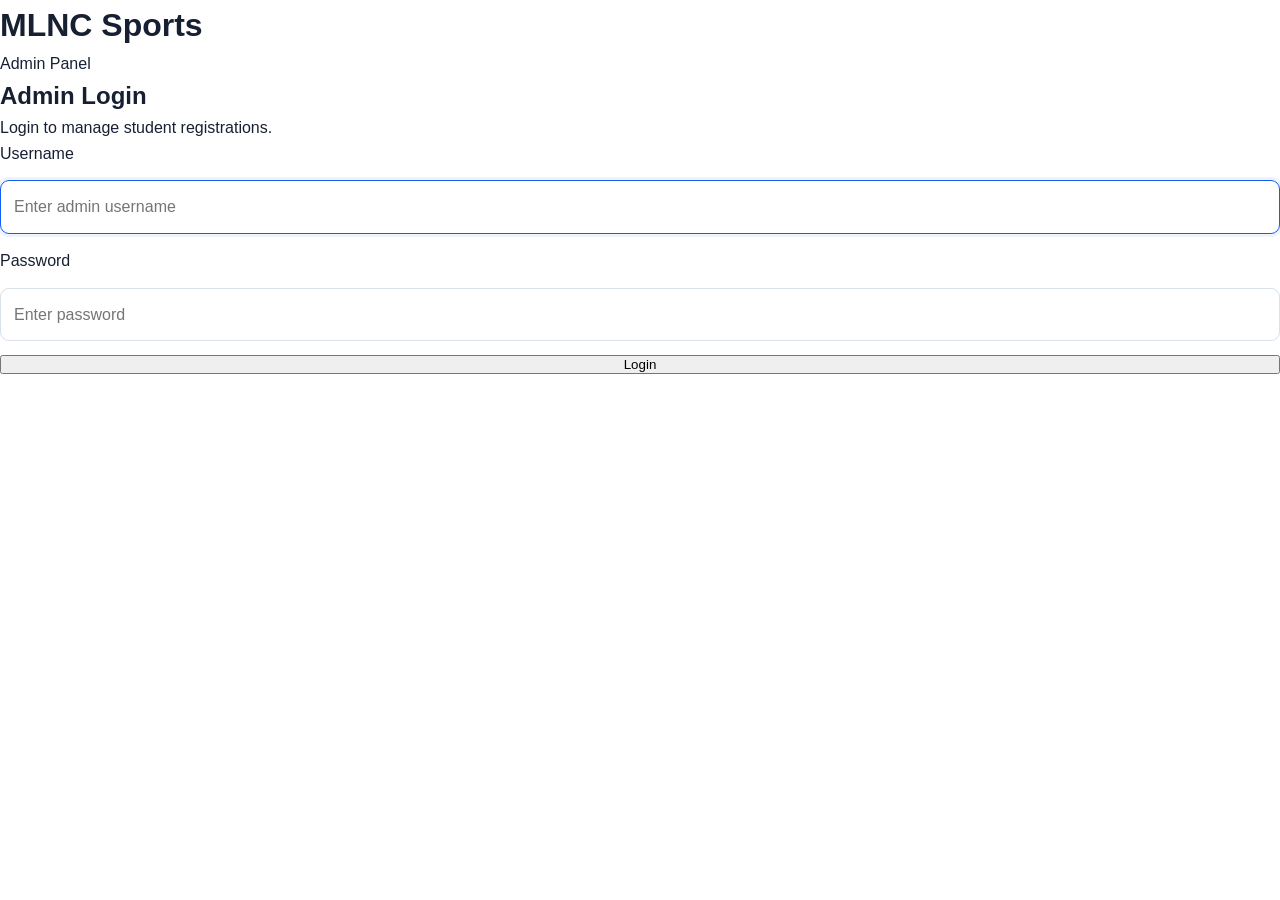
==== admin.html @ 013ee020 "Add admin login dashboard" ====
<!DOCTYPE html>
<html lang="en">
<head>
  <meta charset="UTF-8">
  <meta name="viewport" content="width=device-width, initial-scale=1.0">

  <title>MLNC Sports — Admin</title>

  <link rel="stylesheet" href="style.css">
</head>

<body>

  <header>
    <h1>MLNC Sports</h1>
    <p>Admin Panel</p>
  </header>

  <main>

    <!-- ============================= -->
    <!-- ADMIN LOGIN -->
    <!-- ============================= -->

    <section id="loginSection" class="admin-dashboard">

      <div class="admin-header">
        <div>
          <h2>Admin Login</h2>
          <p>Login to manage student registrations.</p>
        </div>
      </div>

      <form id="loginForm">

        <label for="username">
          Username
        </label>

        <input
          type="text"
          id="username"
          placeholder="Enter admin username"
          required
        >

        <label for="password">
          Password
        </label>

        <input
          type="password"
          id="password"
          placeholder="Enter password"
          required
        >

        <button type="submit">
          Login
        </button>

      </form>

      <div id="loginMessage"></div>

    </section>


    <!-- ============================= -->
    <!-- ADMIN DASHBOARD -->
    <!-- ============================= -->

    <section
      id="dashboardSection"
      class="admin-dashboard"
      style="display: none;"
    >

      <div class="admin-header">

        <div>
          <h2>Student Registrations</h2>

          <p>
            Manage students registered for college sports.
          </p>
        </div>

        <div>

          <button id="loadStudents">
            Refresh Registrations
          </button>

          <button id="logoutButton">
            Logout
          </button>

        </div>

      </div>

      <div id="message"></div>

      <div
        class="table-container"
        id="studentsContainer"
      >
        <p>
          Click "Refresh Registrations" to load student data.
        </p>
      </div>

    </section>

  </main>


  <script src="admin.js"></script>

</body>
</html>
---- style.css ----
*{box-sizing:border-box;margin:0;padding:0}
:root{--navy:#08152b;--blue:#155eef;--cyan:#12b5cb;--orange:#ff8a00;--text:#172033;--muted:#667085;--bg:#f7f9fc;--white:#fff}
html{scroll-behavior:smooth}body{font-family:Inter,Arial,sans-serif;color:var(--text);background:var(--white);line-height:1.6}
.header{height:78px;background:#fff;border-bottom:1px solid #e9edf4;display:flex;align-items:center;justify-content:space-between;padding:0 6%;position:sticky;top:0;z-index:20}
.brand{display:flex;align-items:center;gap:12px}.logo{width:46px;height:46px;border-radius:12px;background:linear-gradient(135deg,var(--blue),var(--cyan));color:#fff;display:grid;place-items:center;font-weight:900;font-size:15px;box-shadow:0 8px 20px #155eef33}
.brand h1{font-size:15px;letter-spacing:1px}.brand p{font-size:9px;color:#667085;letter-spacing:.7px;font-weight:700}
nav{display:flex;align-items:center;gap:24px}nav a{text-decoration:none;color:#344054;font-size:13px;font-weight:700}nav a:hover{color:var(--blue)}.nav-cta{background:var(--blue);color:#fff!important;padding:10px 17px;border-radius:9px}
.menu-btn{display:none;border:0;background:none;font-size:25px}
.hero{min-height:650px;background:radial-gradient(circle at 85% 30%,#155eef26,transparent 28%),linear-gradient(120deg,#06132b 0%,#0b1e3e 62%,#0d2b4c 100%);color:#fff;padding:90px 8%;display:flex;align-items:center;justify-content:space-between;gap:60px}
.hero-content{max-width:700px}.tag,.eyebrow{font-size:11px;font-weight:900;letter-spacing:2px;color:var(--cyan)}.tag{display:inline-block;background:#ffffff12;border:1px solid #ffffff1c;padding:9px 13px;border-radius:50px}
.hero h2{font-size:clamp(44px,6vw,75px);line-height:1.02;margin:20px 0}.hero h2 span{color:#48d4e5}.hero p{max-width:620px;color:#c8d1e0;font-size:17px}
.hero-buttons{display:flex;gap:12px;margin:30px 0}.btn{display:inline-block;padding:13px 20px;border-radius:10px;border:0;text-decoration:none;font-weight:800;cursor:pointer;font-size:14px}.primary{background:var(--blue);color:#fff}.primary:hover{background:#0d4ed8}.secondary{border:1px solid #ffffff3b;color:#fff;background:#ffffff0b}
.stats{display:flex;gap:38px;margin-top:45px}.stats div{display:flex;flex-direction:column}.stats strong{font-size:25px}.stats span{font-size:12px;color:#9daabe}
.hero-card{width:320px;min-height:360px;border:1px solid #ffffff2b;background:linear-gradient(160deg,#ffffff14,#ffffff05);backdrop-filter:blur(12px);border-radius:24px;padding:32px;display:flex;flex-direction:column;justify-content:center;text-align:center;box-shadow:0 25px 80px #0004}.trophy{font-size:80px}.hero-card p{font-size:10px;color:#57d5e5;font-weight:900;letter-spacing:2px}.hero-card h3{font-size:27px;margin:8px 0}.hero-card .date{color:#aebbd0;margin-bottom:25px}.hero-card a{color:#fff;text-decoration:none;font-weight:800}
.section{padding:90px 8%}.section.light{background:var(--bg)}.section.dark{background:#08152b;color:#fff}.section-head{display:flex;justify-content:space-between;align-items:end;gap:25px;margin-bottom:35px}.section-head h2{font-size:38px;line-height:1.1;margin-top:7px}.section-head p{max-width:420px;color:var(--muted);font-size:14px}.dark .section-head p{color:#aab7c9}
.sports-grid{display:grid;grid-template-columns:repeat(4,1fr);gap:18px}.sport-card{padding:25px;background:#fff;border:1px solid #e8edf4;border-radius:17px;transition:.25s;box-shadow:0 8px 30px #10182808}.sport-card:hover{transform:translateY(-5px);box-shadow:0 15px 35px #10182812}.sport-icon{font-size:42px}.sport-card h3{margin:12px 0 3px}.sport-card p{font-size:12px;color:var(--muted);margin-bottom:16px}.sport-card button{border:0;background:#edf4ff;color:var(--blue);padding:9px 13px;border-radius:8px;font-weight:800;cursor:pointer}
.tournament-grid{display:grid;grid-template-columns:repeat(3,1fr);gap:20px}.tournament{padding:28px;border:1px solid #ffffff18;background:#ffffff08;border-radius:18px}.status{display:inline-block;color:#65e6a5;background:#65e6a512;border:1px solid #65e6a533;border-radius:50px;padding:4px 9px;font-size:9px;font-weight:900}.status.closed{color:#ffd166;background:#ffd16612;border-color:#ffd16633}.tournament h3{font-size:23px;margin:18px 0 5px}.tournament p{color:#aebbd0;font-size:13px}.tournament>div{display:flex;justify-content:space-between;border-top:1px solid #ffffff18;margin-top:22px;padding-top:17px;font-size:12px}.tournament a{display:inline-block;margin-top:20px;color:#55d9e8;text-decoration:none;font-weight:800;font-size:13px}
select,input{font:inherit}.section-head select{padding:10px 14px;border:1px solid #dbe2ec;border-radius:9px;background:#fff;color:#344054;font-weight:700}
.table-wrap{overflow:auto;border:1px solid #e5eaf1;border-radius:14px}.dark .table-wrap{border-color:#ffffff1a}table{width:100%;border-collapse:collapse;min-width:680px}th,td{text-align:left;padding:17px 18px;border-bottom:1px solid #e9edf3;font-size:13px}th{background:#f7f9fc;color:#667085;font-size:10px;letter-spacing:1px;text-transform:uppercase}.dark th{background:#ffffff0a;color:#aebbd0}.dark td{border-color:#ffffff12}.rank{color:var(--blue);font-weight:900}
.gallery{display:grid;grid-template-columns:repeat(3,1fr);gap:15px}.gallery-item{height:190px;border-radius:18px;display:flex;align-items:center;justify-content:center;flex-direction:column;font-size:65px;color:#fff;background:linear-gradient(135deg,#0c2348,#155eef);position:relative;overflow:hidden}.gallery-item:after{content:"";position:absolute;inset:0;background:linear-gradient(0deg,#0007,transparent)}.gallery-item span{font-size:14px;font-weight:800;z-index:1}.g2{background:linear-gradient(135deg,#0b6b73,#12b5cb)}.g3{background:linear-gradient(135deg,#23395d,#405f93)}.g4{background:linear-gradient(135deg,#553600,#ff8a00)}.g5{background:linear-gradient(135deg,#38215d,#9b5de5)}.g6{background:linear-gradient(135deg,#14532d,#22c55e)}
.register-section{padding:90px 8%;background:linear-gradient(135deg,#0a1b38,#0b3352)}.register-card{max-width:1050px;margin:auto;background:#fff;border-radius:25px;padding:42px;display:grid;grid-template-columns:.75fr 1.25fr;gap:45px}.register-card h2{font-size:34px;margin:8px 0}.register-card p{color:var(--muted)}form{display:flex;flex-direction:column;gap:14px}.form-grid{display:grid;grid-template-columns:1fr 1fr;gap:12px}input,form select{width:100%;padding:13px;border:1px solid #d8e0eb;border-radius:9px;outline:none}input:focus,form select:focus{border-color:var(--blue);box-shadow:0 0 0 3px #155eef12}.form-message{font-size:13px;font-weight:700}
footer{background:#050d1b;color:#b7c1d0;padding:30px 8%;display:flex;justify-content:space-between;align-items:center;gap:30px;font-size:12px}.footer-brand{display:flex;align-items:center;gap:12px}.footer-brand b{color:#fff}.footer-brand small{display:block;color:#8290a5;margin-top:2px}
@media(max-width:1050px){nav{gap:12px}.sports-grid{grid-template-columns:repeat(2,1fr)}.hero-card{width:280px}.register-card{grid-template-columns:1fr}}
@media(max-width:760px){.header{padding:0 5%}.menu-btn{display:block}nav{display:none;position:absolute;top:78px;left:0;right:0;background:#fff;padding:18px 6%;flex-direction:column;align-items:stretch;box-shadow:0 15px 30px #0002}nav.open{display:flex}.hero{padding:65px 6%;flex-direction:column;align-items:flex-start}.hero-card{width:100%}.stats{gap:20px;flex-wrap:wrap}.section,.register-section{padding:65px 6%}.section-head{align-items:flex-start;flex-direction:column}.tournament-grid,.gallery{grid-template-columns:1fr}.sports-grid{grid-template-columns:1fr 1fr}.form-grid{grid-template-columns:1fr}footer{flex-direction:column;align-items:flex-start}}
@media(max-width:480px){.sports-grid{grid-template-columns:1fr}.hero h2{font-size:48px}.register-card{padding:25px}}
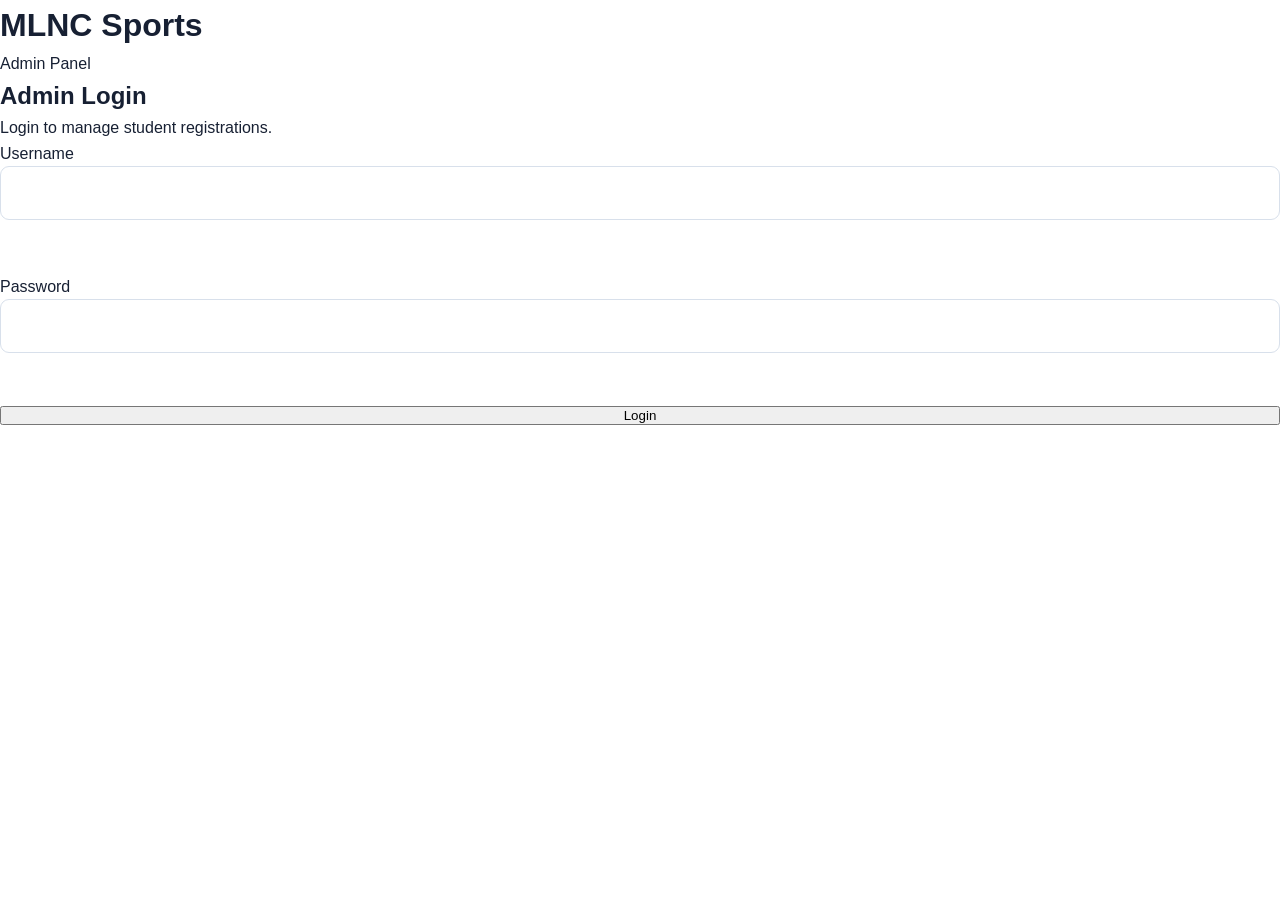
==== commit 035a3b52: "Fix admin authentication and dashboard" ====
--- a/admin.html
+++ b/admin.html
@@ -1,122 +1,169 @@
 <!DOCTYPE html>
 <html lang="en">
+
 <head>
-  <meta charset="UTF-8">
-  <meta name="viewport" content="width=device-width, initial-scale=1.0">
 
-  <title>MLNC Sports — Admin</title>
+    <meta charset="UTF-8">
 
-  <link rel="stylesheet" href="style.css">
+    <meta
+        name="viewport"
+        content="width=device-width, initial-scale=1.0"
+    >
+
+    <title>MLNC Sports — Admin Panel</title>
+
+    <link rel="stylesheet" href="style.css">
+
 </head>
+
 
 <body>
 
-  <header>
-    <h1>MLNC Sports</h1>
-    <p>Admin Panel</p>
-  </header>
+    <header>
 
-  <main>
+        <h1>MLNC Sports</h1>
 
-    <!-- ============================= -->
-    <!-- ADMIN LOGIN -->
-    <!-- ============================= -->
+        <p>Admin Panel</p>
 
-    <section id="loginSection" class="admin-dashboard">
+    </header>
 
-      <div class="admin-header">
-        <div>
-          <h2>Admin Login</h2>
-          <p>Login to manage student registrations.</p>
-        </div>
-      </div>
 
-      <form id="loginForm">
+    <main>
 
-        <label for="username">
-          Username
-        </label>
 
-        <input
-          type="text"
-          id="username"
-          placeholder="Enter admin username"
-          required
+        <!-- ============================= -->
+        <!-- LOGIN SECTION -->
+        <!-- ============================= -->
+
+        <section
+            id="loginSection"
+            class="admin-dashboard"
         >
 
-        <label for="password">
-          Password
-        </label>
+            <h2>Admin Login</h2>
 
-        <input
-          type="password"
-          id="password"
-          placeholder="Enter password"
-          required
+            <p>
+                Login to manage student registrations.
+            </p>
+
+
+            <form id="loginForm">
+
+                <div>
+
+                    <label for="username">
+                        Username
+                    </label>
+
+                    <input
+                        type="text"
+                        id="username"
+                        required
+                        autocomplete="username"
+                    >
+
+                </div>
+
+
+                <br>
+
+
+                <div>
+
+                    <label for="password">
+                        Password
+                    </label>
+
+                    <input
+                        type="password"
+                        id="password"
+                        required
+                        autocomplete="current-password"
+                    >
+
+                </div>
+
+
+                <br>
+
+
+                <button type="submit">
+                    Login
+                </button>
+
+
+                <p id="loginMessage"></p>
+
+            </form>
+
+        </section>
+
+
+
+        <!-- ============================= -->
+        <!-- ADMIN DASHBOARD -->
+        <!-- ============================= -->
+
+        <section
+            id="dashboardSection"
+            class="admin-dashboard"
+            style="display: none;"
         >
 
-        <button type="submit">
-          Login
-        </button>
+            <div class="admin-header">
 
-      </form>
+                <div>
 
-      <div id="loginMessage"></div>
+                    <h2>
+                        Student Registrations
+                    </h2>
 
-    </section>
+                    <p>
+                        Manage students registered
+                        for college sports.
+                    </p>
+
+                </div>
 
 
-    <!-- ============================= -->
-    <!-- ADMIN DASHBOARD -->
-    <!-- ============================= -->
+                <div>
 
-    <section
-      id="dashboardSection"
-      class="admin-dashboard"
-      style="display: none;"
-    >
+                    <button id="loadStudents">
+                        Refresh Registrations
+                    </button>
 
-      <div class="admin-header">
+                    <button id="logoutButton">
+                        Logout
+                    </button>
 
-        <div>
-          <h2>Student Registrations</h2>
+                </div>
 
-          <p>
-            Manage students registered for college sports.
-          </p>
-        </div>
-
-        <div>
-
-          <button id="loadStudents">
-            Refresh Registrations
-          </button>
-
-          <button id="logoutButton">
-            Logout
-          </button>
-
-        </div>
-
-      </div>
-
-      <div id="message"></div>
-
-      <div
-        class="table-container"
-        id="studentsContainer"
-      >
-        <p>
-          Click "Refresh Registrations" to load student data.
-        </p>
-      </div>
-
-    </section>
-
-  </main>
+            </div>
 
 
-  <script src="admin.js"></script>
+            <div id="message"></div>
+
+
+            <div
+                class="table-container"
+                id="studentsContainer"
+            >
+
+                <p>
+                    Click "Refresh Registrations"
+                    to load student data.
+                </p>
+
+            </div>
+
+        </section>
+
+
+    </main>
+
+
+    <script src="admin.js"></script>
 
 </body>
+
 </html>
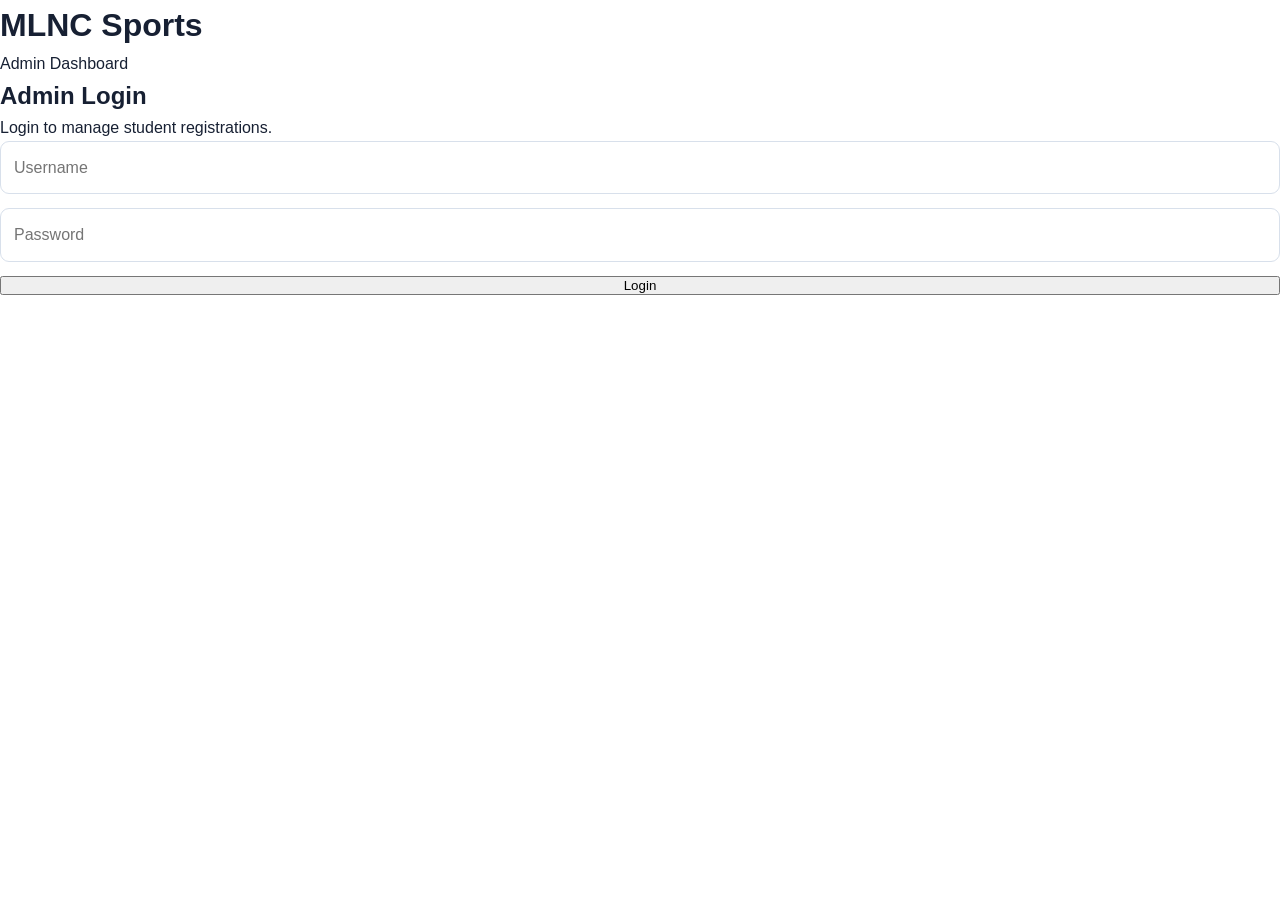
==== commit e4c684bd: "Improve admin dashboard" ====
--- a/admin.html
+++ b/admin.html
@@ -10,159 +10,256 @@
         content="width=device-width, initial-scale=1.0"
     >
 
-    <title>MLNC Sports — Admin Panel</title>
-
-    <link rel="stylesheet" href="style.css">
+    <title>MLNC Sports — Admin Dashboard</title>
+
+    <link
+        rel="stylesheet"
+        href="style.css"
+    >
 
 </head>
 
 
 <body>
 
-    <header>
-
-        <h1>MLNC Sports</h1>
-
-        <p>Admin Panel</p>
-
-    </header>
-
-
-    <main>
-
-
-        <!-- ============================= -->
-        <!-- LOGIN SECTION -->
-        <!-- ============================= -->
-
-        <section
-            id="loginSection"
-            class="admin-dashboard"
+<header>
+
+    <h1>MLNC Sports</h1>
+
+    <p>Admin Dashboard</p>
+
+</header>
+
+
+<main>
+
+<section class="admin-dashboard">
+
+
+    <!-- ==========================================
+         LOGIN
+    =========================================== -->
+
+    <div id="loginSection">
+
+        <h2>Admin Login</h2>
+
+        <p>
+            Login to manage student registrations.
+        </p>
+
+
+        <form id="loginForm">
+
+            <input
+                type="text"
+                id="username"
+                placeholder="Username"
+                required
+            >
+
+
+            <input
+                type="password"
+                id="password"
+                placeholder="Password"
+                required
+            >
+
+
+            <button
+                type="submit"
+            >
+                Login
+            </button>
+
+        </form>
+
+
+        <p id="loginMessage"></p>
+
+    </div>
+
+
+
+    <!-- ==========================================
+         DASHBOARD
+    =========================================== -->
+
+    <div
+        id="dashboardSection"
+        style="display:none;"
+    >
+
+
+        <div class="admin-header">
+
+            <div>
+
+                <h2>
+                    Student Registrations
+                </h2>
+
+                <p>
+                    Manage students registered
+                    for college sports.
+                </p>
+
+            </div>
+
+
+            <div>
+
+                <button id="loadStudents">
+                    Refresh Registrations
+                </button>
+
+                <button id="logoutButton">
+                    Logout
+                </button>
+
+            </div>
+
+        </div>
+
+
+        <div id="message"></div>
+
+
+
+        <!-- ==========================================
+             STATISTICS
+        =========================================== -->
+
+        <div class="stats-container">
+
+
+            <div class="stat-card">
+
+                <h3>Total Students</h3>
+
+                <p id="totalStudents">
+                    0
+                </p>
+
+            </div>
+
+
+            <div class="stat-card">
+
+                <h3>Cricket</h3>
+
+                <p id="cricketCount">
+                    0
+                </p>
+
+            </div>
+
+
+            <div class="stat-card">
+
+                <h3>Football</h3>
+
+                <p id="footballCount">
+                    0
+                </p>
+
+            </div>
+
+
+            <div class="stat-card">
+
+                <h3>Basketball</h3>
+
+                <p id="basketballCount">
+                    0
+                </p>
+
+            </div>
+
+
+            <div class="stat-card">
+
+                <h3>Badminton</h3>
+
+                <p id="badmintonCount">
+                    0
+                </p>
+
+            </div>
+
+        </div>
+
+
+
+        <!-- ==========================================
+             SEARCH + FILTER
+        =========================================== -->
+
+        <div class="admin-controls">
+
+
+            <input
+                type="text"
+                id="searchStudent"
+                placeholder="Search by name, roll number or email..."
+            >
+
+
+            <select id="sportFilter">
+
+                <option value="All">
+                    All Sports
+                </option>
+
+                <option value="Cricket">
+                    Cricket
+                </option>
+
+                <option value="Football">
+                    Football
+                </option>
+
+                <option value="Basketball">
+                    Basketball
+                </option>
+
+                <option value="Badminton">
+                    Badminton
+                </option>
+
+            </select>
+
+
+        </div>
+
+
+
+        <!-- ==========================================
+             STUDENT TABLE
+        =========================================== -->
+
+        <div
+            class="table-container"
+            id="studentsContainer"
         >
 
-            <h2>Admin Login</h2>
-
             <p>
-                Login to manage student registrations.
+                Click "Refresh Registrations"
+                to load student data.
             </p>
 
-
-            <form id="loginForm">
-
-                <div>
-
-                    <label for="username">
-                        Username
-                    </label>
-
-                    <input
-                        type="text"
-                        id="username"
-                        required
-                        autocomplete="username"
-                    >
-
-                </div>
-
-
-                <br>
-
-
-                <div>
-
-                    <label for="password">
-                        Password
-                    </label>
-
-                    <input
-                        type="password"
-                        id="password"
-                        required
-                        autocomplete="current-password"
-                    >
-
-                </div>
-
-
-                <br>
-
-
-                <button type="submit">
-                    Login
-                </button>
-
-
-                <p id="loginMessage"></p>
-
-            </form>
-
-        </section>
-
-
-
-        <!-- ============================= -->
-        <!-- ADMIN DASHBOARD -->
-        <!-- ============================= -->
-
-        <section
-            id="dashboardSection"
-            class="admin-dashboard"
-            style="display: none;"
-        >
-
-            <div class="admin-header">
-
-                <div>
-
-                    <h2>
-                        Student Registrations
-                    </h2>
-
-                    <p>
-                        Manage students registered
-                        for college sports.
-                    </p>
-
-                </div>
-
-
-                <div>
-
-                    <button id="loadStudents">
-                        Refresh Registrations
-                    </button>
-
-                    <button id="logoutButton">
-                        Logout
-                    </button>
-
-                </div>
-
-            </div>
-
-
-            <div id="message"></div>
-
-
-            <div
-                class="table-container"
-                id="studentsContainer"
-            >
-
-                <p>
-                    Click "Refresh Registrations"
-                    to load student data.
-                </p>
-
-            </div>
-
-        </section>
-
-
-    </main>
-
-
-    <script src="admin.js"></script>
+        </div>
+
+
+    </div>
+
+</section>
+
+</main>
+
+
+<script src="admin.js"></script>
 
 </body>
 
--- a/style.css
+++ b/style.css
@@ -23,3 +23,71 @@
 @media(max-width:1050px){nav{gap:12px}.sports-grid{grid-template-columns:repeat(2,1fr)}.hero-card{width:280px}.register-card{grid-template-columns:1fr}}
 @media(max-width:760px){.header{padding:0 5%}.menu-btn{display:block}nav{display:none;position:absolute;top:78px;left:0;right:0;background:#fff;padding:18px 6%;flex-direction:column;align-items:stretch;box-shadow:0 15px 30px #0002}nav.open{display:flex}.hero{padding:65px 6%;flex-direction:column;align-items:flex-start}.hero-card{width:100%}.stats{gap:20px;flex-wrap:wrap}.section,.register-section{padding:65px 6%}.section-head{align-items:flex-start;flex-direction:column}.tournament-grid,.gallery{grid-template-columns:1fr}.sports-grid{grid-template-columns:1fr 1fr}.form-grid{grid-template-columns:1fr}footer{flex-direction:column;align-items:flex-start}}
 @media(max-width:480px){.sports-grid{grid-template-columns:1fr}.hero h2{font-size:48px}.register-card{padding:25px}}
+.stats-container {
+    display: grid;
+    grid-template-columns: repeat(5, 1fr);
+    gap: 15px;
+    margin: 25px 0;
+}
+
+.stat-card {
+    background: white;
+    padding: 20px;
+    border-radius: 12px;
+    text-align: center;
+    box-shadow: 0 3px 10px rgba(0, 0, 0, 0.08);
+}
+
+.stat-card h3 {
+    margin: 0 0 10px;
+    font-size: 16px;
+}
+
+.stat-card p {
+    margin: 0;
+    font-size: 30px;
+    font-weight: bold;
+}
+
+@media (max-width: 800px) {
+    .stats-container {
+        grid-template-columns: repeat(2, 1fr);
+    }
+}
+
+/* ==========================================
+   ADMIN SEARCH & FILTER
+========================================== */
+
+.admin-controls {
+    display: flex;
+    gap: 15px;
+    margin: 25px 0;
+}
+
+.admin-controls input {
+    flex: 1;
+}
+
+.admin-controls select {
+    width: 200px;
+    padding: 13px;
+    border: 1px solid #d8e0eb;
+    border-radius: 9px;
+    background: white;
+    color: #344054;
+    font-weight: 600;
+}
+
+
+@media (max-width: 600px) {
+
+    .admin-controls {
+        flex-direction: column;
+    }
+
+    .admin-controls select {
+        width: 100%;
+    }
+
+}
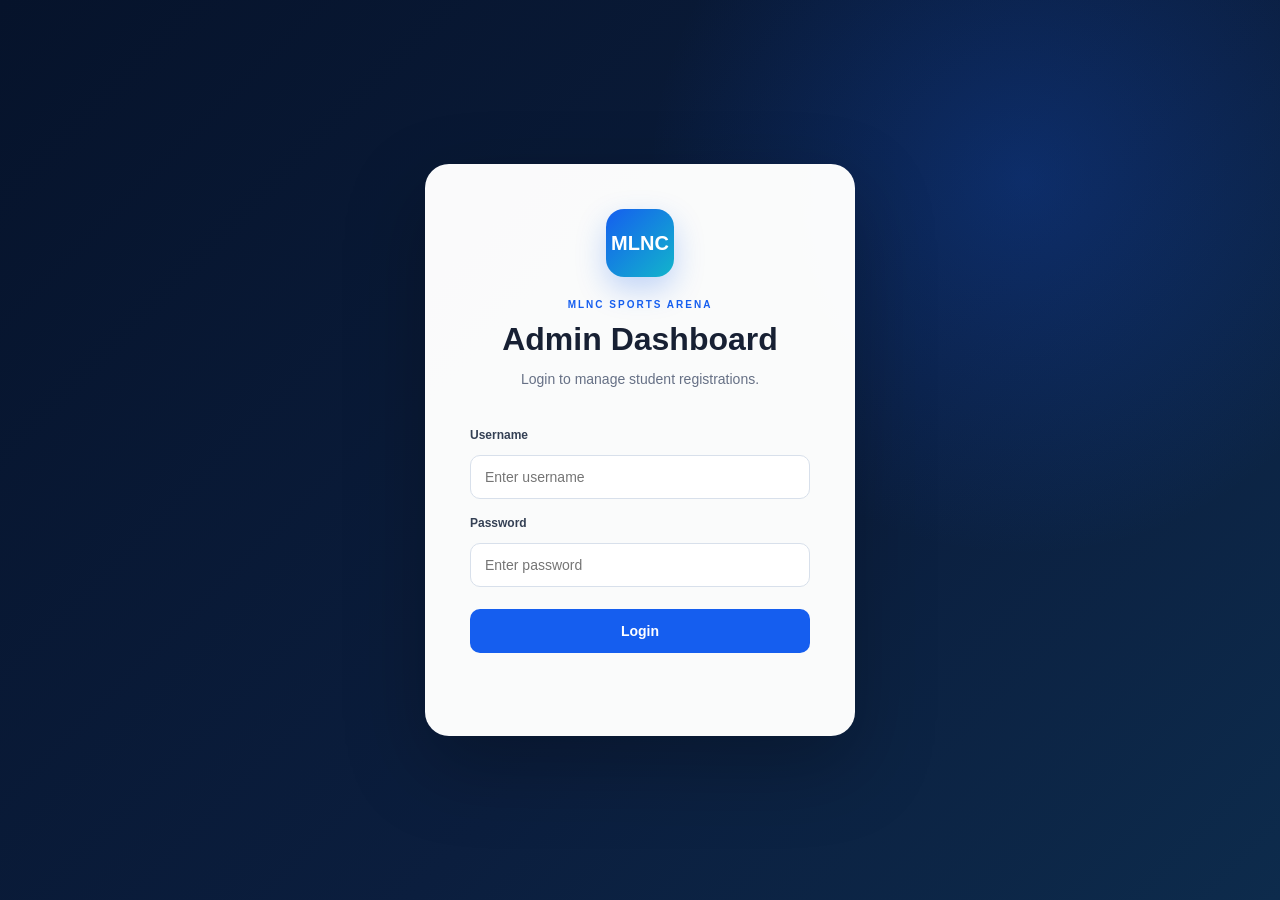
==== commit 67fbed47: "Improve admin dashboard design" ====
--- a/admin.html
+++ b/admin.html
@@ -2,264 +2,370 @@
 <html lang="en">
 
 <head>
-
     <meta charset="UTF-8">
-
-    <meta
-        name="viewport"
-        content="width=device-width, initial-scale=1.0"
-    >
+    <meta name="viewport" content="width=device-width, initial-scale=1.0">
 
     <title>MLNC Sports — Admin Dashboard</title>
 
-    <link
-        rel="stylesheet"
-        href="style.css"
-    >
-
+    <link rel="stylesheet" href="style.css">
 </head>
 
-
 <body>
 
-<header>
-
-    <h1>MLNC Sports</h1>
-
-    <p>Admin Dashboard</p>
-
-</header>
-
-
-<main>
-
-<section class="admin-dashboard">
-
-
     <!-- ==========================================
-         LOGIN
+         ADMIN LOGIN
     =========================================== -->
 
-    <div id="loginSection">
-
-        <h2>Admin Login</h2>
-
-        <p>
-            Login to manage student registrations.
-        </p>
-
-
-        <form id="loginForm">
-
-            <input
-                type="text"
-                id="username"
-                placeholder="Username"
-                required
-            >
-
-
-            <input
-                type="password"
-                id="password"
-                placeholder="Password"
-                required
-            >
-
-
-            <button
-                type="submit"
-            >
-                Login
-            </button>
-
-        </form>
-
-
-        <p id="loginMessage"></p>
-
-    </div>
-
+    <section id="loginSection" class="admin-login">
+
+        <div class="login-card">
+
+            <div class="admin-logo">
+                MLNC
+            </div>
+
+            <p class="admin-label">MLNC SPORTS ARENA</p>
+
+            <h1>Admin Dashboard</h1>
+
+            <p class="login-description">
+                Login to manage student registrations.
+            </p>
+
+            <form id="loginForm">
+
+                <label for="username">
+                    Username
+                </label>
+
+                <input
+                    type="text"
+                    id="username"
+                    placeholder="Enter username"
+                    required
+                >
+
+                <label for="password">
+                    Password
+                </label>
+
+                <input
+                    type="password"
+                    id="password"
+                    placeholder="Enter password"
+                    required
+                >
+
+                <button
+                    type="submit"
+                    class="admin-login-button"
+                >
+                    Login
+                </button>
+
+                <p id="loginMessage"></p>
+
+            </form>
+
+        </div>
+
+    </section>
 
 
     <!-- ==========================================
-         DASHBOARD
+         ADMIN DASHBOARD
     =========================================== -->
 
-    <div
+    <section
         id="dashboardSection"
+        class="admin-dashboard-page"
         style="display:none;"
     >
 
-
-        <div class="admin-header">
+        <header class="admin-topbar">
 
             <div>
 
-                <h2>
-                    Student Registrations
-                </h2>
-
-                <p>
-                    Manage students registered
-                    for college sports.
-                </p>
-
-            </div>
-
-
-            <div>
-
-                <button id="loadStudents">
-                    Refresh Registrations
+                <div class="admin-brand">
+                    <div class="admin-logo small">
+                        MLNC
+                    </div>
+
+                    <div>
+                        <h1>MLNC Sports</h1>
+                        <p>Admin Dashboard</p>
+                    </div>
+                </div>
+
+            </div>
+
+            <button
+                id="logoutButton"
+                class="logout-button"
+            >
+                Logout
+            </button>
+
+        </header>
+
+
+        <main class="admin-main">
+
+            <!-- PAGE HEADING -->
+
+            <div class="admin-page-heading">
+
+                <div>
+
+                    <p class="admin-label">
+                        ADMIN PANEL
+                    </p>
+
+                    <h2>
+                        Student Registrations
+                    </h2>
+
+                    <p>
+                        Manage students registered for college sports.
+                    </p>
+
+                </div>
+
+                <button
+                    id="loadStudents"
+                    class="refresh-button"
+                >
+                    ↻ Refresh Registrations
                 </button>
 
-                <button id="logoutButton">
-                    Logout
-                </button>
-
-            </div>
-
-        </div>
-
-
-        <div id="message"></div>
-
+            </div>
+
+
+            <!-- MESSAGE -->
+
+            <div id="message"></div>
+
+
+            <!-- ==========================================
+                 STATISTICS
+            =========================================== -->
+
+            <div class="stats-container">
+
+                <div class="stat-card">
+
+                    <div class="stat-icon">
+                        👥
+                    </div>
+
+                    <h3>Total Students</h3>
+
+                    <p id="totalStudents">
+                        0
+                    </p>
+
+                </div>
+
+
+                <div class="stat-card">
+
+                    <div class="stat-icon">
+                        🏏
+                    </div>
+
+                    <h3>Cricket</h3>
+
+                    <p id="cricketCount">
+                        0
+                    </p>
+
+                </div>
+
+
+                <div class="stat-card">
+
+                    <div class="stat-icon">
+                        ⚽
+                    </div>
+
+                    <h3>Football</h3>
+
+                    <p id="footballCount">
+                        0
+                    </p>
+
+                </div>
+
+
+                <div class="stat-card">
+
+                    <div class="stat-icon">
+                        🏀
+                    </div>
+
+                    <h3>Basketball</h3>
+
+                    <p id="basketballCount">
+                        0
+                    </p>
+
+                </div>
+
+
+                <div class="stat-card">
+
+                    <div class="stat-icon">
+                        🏸
+                    </div>
+
+                    <h3>Badminton</h3>
+
+                    <p id="badmintonCount">
+                        0
+                    </p>
+
+                </div>
+
+            </div>
+
+
+            <!-- ==========================================
+                 SEARCH + FILTER
+            =========================================== -->
+
+            <div class="admin-tools">
+
+                <div class="search-box">
+
+                    <span>🔍</span>
+
+                    <input
+                        type="text"
+                        id="searchStudent"
+                        placeholder="Search by name, roll number or email..."
+                    >
+
+                </div>
+
+
+                <select id="sportFilter">
+
+                    <option value="All">
+                        All Sports
+                    </option>
+
+                    <option value="Cricket">
+                        Cricket
+                    </option>
+
+                    <option value="Football">
+                        Football
+                    </option>
+
+                    <option value="Basketball">
+                        Basketball
+                    </option>
+
+                    <option value="Badminton">
+                        Badminton
+                    </option>
+
+                    <option value="Volleyball">
+                        Volleyball
+                    </option>
+
+                    <option value="Table Tennis">
+                        Table Tennis
+                    </option>
+
+                    <option value="Chess">
+                        Chess
+                    </option>
+
+                    <option value="Athletics">
+                        Athletics
+                    </option>
+
+                </select>
+
+            </div>
+
+
+            <!-- ==========================================
+                 STUDENT TABLE
+            =========================================== -->
+
+            <div class="students-card">
+
+                <div class="students-card-header">
+
+                    <div>
+
+                        <h3>
+                            Registered Students
+                        </h3>
+
+                        <p>
+                            View and manage all sports registrations.
+                        </p>
+
+                    </div>
+
+                </div>
+
+
+                <div
+                    class="table-container"
+                    id="studentsContainer"
+                >
+
+                    <div class="empty-state">
+
+                        <div class="empty-icon">
+                            📋
+                        </div>
+
+                        <h3>
+                            No registrations loaded
+                        </h3>
+
+                        <p>
+                            Click "Refresh Registrations" to load student data.
+                        </p>
+
+                    </div>
+
+                </div>
+
+            </div>
+
+        </main>
 
 
         <!-- ==========================================
-             STATISTICS
+             FOOTER
         =========================================== -->
 
-        <div class="stats-container">
-
-
-            <div class="stat-card">
-
-                <h3>Total Students</h3>
-
-                <p id="totalStudents">
-                    0
-                </p>
-
-            </div>
-
-
-            <div class="stat-card">
-
-                <h3>Cricket</h3>
-
-                <p id="cricketCount">
-                    0
-                </p>
-
-            </div>
-
-
-            <div class="stat-card">
-
-                <h3>Football</h3>
-
-                <p id="footballCount">
-                    0
-                </p>
-
-            </div>
-
-
-            <div class="stat-card">
-
-                <h3>Basketball</h3>
-
-                <p id="basketballCount">
-                    0
-                </p>
-
-            </div>
-
-
-            <div class="stat-card">
-
-                <h3>Badminton</h3>
-
-                <p id="badmintonCount">
-                    0
-                </p>
-
-            </div>
-
-        </div>
-
-
-
-        <!-- ==========================================
-             SEARCH + FILTER
-        =========================================== -->
-
-        <div class="admin-controls">
-
-
-            <input
-                type="text"
-                id="searchStudent"
-                placeholder="Search by name, roll number or email..."
-            >
-
-
-            <select id="sportFilter">
-
-                <option value="All">
-                    All Sports
-                </option>
-
-                <option value="Cricket">
-                    Cricket
-                </option>
-
-                <option value="Football">
-                    Football
-                </option>
-
-                <option value="Basketball">
-                    Basketball
-                </option>
-
-                <option value="Badminton">
-                    Badminton
-                </option>
-
-            </select>
-
-
-        </div>
-
-
-
-        <!-- ==========================================
-             STUDENT TABLE
-        =========================================== -->
-
-        <div
-            class="table-container"
-            id="studentsContainer"
-        >
+        <footer class="admin-footer">
 
             <p>
-                Click "Refresh Registrations"
-                to load student data.
+                © 2026 MLNC Sports Arena
             </p>
 
-        </div>
-
-
-    </div>
-
-</section>
-
-</main>
-
-
-<script src="admin.js"></script>
+            <p>
+                Motilal Nehru College • University of Delhi
+            </p>
+
+        </footer>
+
+    </section>
+
+
+    <!-- ==========================================
+         JAVASCRIPT
+    =========================================== -->
+
+    <script src="admin.js"></script>
 
 </body>
 
--- a/style.css
+++ b/style.css
@@ -1,93 +1,836 @@
-*{box-sizing:border-box;margin:0;padding:0}
-:root{--navy:#08152b;--blue:#155eef;--cyan:#12b5cb;--orange:#ff8a00;--text:#172033;--muted:#667085;--bg:#f7f9fc;--white:#fff}
-html{scroll-behavior:smooth}body{font-family:Inter,Arial,sans-serif;color:var(--text);background:var(--white);line-height:1.6}
-.header{height:78px;background:#fff;border-bottom:1px solid #e9edf4;display:flex;align-items:center;justify-content:space-between;padding:0 6%;position:sticky;top:0;z-index:20}
-.brand{display:flex;align-items:center;gap:12px}.logo{width:46px;height:46px;border-radius:12px;background:linear-gradient(135deg,var(--blue),var(--cyan));color:#fff;display:grid;place-items:center;font-weight:900;font-size:15px;box-shadow:0 8px 20px #155eef33}
-.brand h1{font-size:15px;letter-spacing:1px}.brand p{font-size:9px;color:#667085;letter-spacing:.7px;font-weight:700}
-nav{display:flex;align-items:center;gap:24px}nav a{text-decoration:none;color:#344054;font-size:13px;font-weight:700}nav a:hover{color:var(--blue)}.nav-cta{background:var(--blue);color:#fff!important;padding:10px 17px;border-radius:9px}
-.menu-btn{display:none;border:0;background:none;font-size:25px}
-.hero{min-height:650px;background:radial-gradient(circle at 85% 30%,#155eef26,transparent 28%),linear-gradient(120deg,#06132b 0%,#0b1e3e 62%,#0d2b4c 100%);color:#fff;padding:90px 8%;display:flex;align-items:center;justify-content:space-between;gap:60px}
-.hero-content{max-width:700px}.tag,.eyebrow{font-size:11px;font-weight:900;letter-spacing:2px;color:var(--cyan)}.tag{display:inline-block;background:#ffffff12;border:1px solid #ffffff1c;padding:9px 13px;border-radius:50px}
-.hero h2{font-size:clamp(44px,6vw,75px);line-height:1.02;margin:20px 0}.hero h2 span{color:#48d4e5}.hero p{max-width:620px;color:#c8d1e0;font-size:17px}
-.hero-buttons{display:flex;gap:12px;margin:30px 0}.btn{display:inline-block;padding:13px 20px;border-radius:10px;border:0;text-decoration:none;font-weight:800;cursor:pointer;font-size:14px}.primary{background:var(--blue);color:#fff}.primary:hover{background:#0d4ed8}.secondary{border:1px solid #ffffff3b;color:#fff;background:#ffffff0b}
-.stats{display:flex;gap:38px;margin-top:45px}.stats div{display:flex;flex-direction:column}.stats strong{font-size:25px}.stats span{font-size:12px;color:#9daabe}
-.hero-card{width:320px;min-height:360px;border:1px solid #ffffff2b;background:linear-gradient(160deg,#ffffff14,#ffffff05);backdrop-filter:blur(12px);border-radius:24px;padding:32px;display:flex;flex-direction:column;justify-content:center;text-align:center;box-shadow:0 25px 80px #0004}.trophy{font-size:80px}.hero-card p{font-size:10px;color:#57d5e5;font-weight:900;letter-spacing:2px}.hero-card h3{font-size:27px;margin:8px 0}.hero-card .date{color:#aebbd0;margin-bottom:25px}.hero-card a{color:#fff;text-decoration:none;font-weight:800}
-.section{padding:90px 8%}.section.light{background:var(--bg)}.section.dark{background:#08152b;color:#fff}.section-head{display:flex;justify-content:space-between;align-items:end;gap:25px;margin-bottom:35px}.section-head h2{font-size:38px;line-height:1.1;margin-top:7px}.section-head p{max-width:420px;color:var(--muted);font-size:14px}.dark .section-head p{color:#aab7c9}
-.sports-grid{display:grid;grid-template-columns:repeat(4,1fr);gap:18px}.sport-card{padding:25px;background:#fff;border:1px solid #e8edf4;border-radius:17px;transition:.25s;box-shadow:0 8px 30px #10182808}.sport-card:hover{transform:translateY(-5px);box-shadow:0 15px 35px #10182812}.sport-icon{font-size:42px}.sport-card h3{margin:12px 0 3px}.sport-card p{font-size:12px;color:var(--muted);margin-bottom:16px}.sport-card button{border:0;background:#edf4ff;color:var(--blue);padding:9px 13px;border-radius:8px;font-weight:800;cursor:pointer}
-.tournament-grid{display:grid;grid-template-columns:repeat(3,1fr);gap:20px}.tournament{padding:28px;border:1px solid #ffffff18;background:#ffffff08;border-radius:18px}.status{display:inline-block;color:#65e6a5;background:#65e6a512;border:1px solid #65e6a533;border-radius:50px;padding:4px 9px;font-size:9px;font-weight:900}.status.closed{color:#ffd166;background:#ffd16612;border-color:#ffd16633}.tournament h3{font-size:23px;margin:18px 0 5px}.tournament p{color:#aebbd0;font-size:13px}.tournament>div{display:flex;justify-content:space-between;border-top:1px solid #ffffff18;margin-top:22px;padding-top:17px;font-size:12px}.tournament a{display:inline-block;margin-top:20px;color:#55d9e8;text-decoration:none;font-weight:800;font-size:13px}
-select,input{font:inherit}.section-head select{padding:10px 14px;border:1px solid #dbe2ec;border-radius:9px;background:#fff;color:#344054;font-weight:700}
-.table-wrap{overflow:auto;border:1px solid #e5eaf1;border-radius:14px}.dark .table-wrap{border-color:#ffffff1a}table{width:100%;border-collapse:collapse;min-width:680px}th,td{text-align:left;padding:17px 18px;border-bottom:1px solid #e9edf3;font-size:13px}th{background:#f7f9fc;color:#667085;font-size:10px;letter-spacing:1px;text-transform:uppercase}.dark th{background:#ffffff0a;color:#aebbd0}.dark td{border-color:#ffffff12}.rank{color:var(--blue);font-weight:900}
-.gallery{display:grid;grid-template-columns:repeat(3,1fr);gap:15px}.gallery-item{height:190px;border-radius:18px;display:flex;align-items:center;justify-content:center;flex-direction:column;font-size:65px;color:#fff;background:linear-gradient(135deg,#0c2348,#155eef);position:relative;overflow:hidden}.gallery-item:after{content:"";position:absolute;inset:0;background:linear-gradient(0deg,#0007,transparent)}.gallery-item span{font-size:14px;font-weight:800;z-index:1}.g2{background:linear-gradient(135deg,#0b6b73,#12b5cb)}.g3{background:linear-gradient(135deg,#23395d,#405f93)}.g4{background:linear-gradient(135deg,#553600,#ff8a00)}.g5{background:linear-gradient(135deg,#38215d,#9b5de5)}.g6{background:linear-gradient(135deg,#14532d,#22c55e)}
-.register-section{padding:90px 8%;background:linear-gradient(135deg,#0a1b38,#0b3352)}.register-card{max-width:1050px;margin:auto;background:#fff;border-radius:25px;padding:42px;display:grid;grid-template-columns:.75fr 1.25fr;gap:45px}.register-card h2{font-size:34px;margin:8px 0}.register-card p{color:var(--muted)}form{display:flex;flex-direction:column;gap:14px}.form-grid{display:grid;grid-template-columns:1fr 1fr;gap:12px}input,form select{width:100%;padding:13px;border:1px solid #d8e0eb;border-radius:9px;outline:none}input:focus,form select:focus{border-color:var(--blue);box-shadow:0 0 0 3px #155eef12}.form-message{font-size:13px;font-weight:700}
-footer{background:#050d1b;color:#b7c1d0;padding:30px 8%;display:flex;justify-content:space-between;align-items:center;gap:30px;font-size:12px}.footer-brand{display:flex;align-items:center;gap:12px}.footer-brand b{color:#fff}.footer-brand small{display:block;color:#8290a5;margin-top:2px}
-@media(max-width:1050px){nav{gap:12px}.sports-grid{grid-template-columns:repeat(2,1fr)}.hero-card{width:280px}.register-card{grid-template-columns:1fr}}
-@media(max-width:760px){.header{padding:0 5%}.menu-btn{display:block}nav{display:none;position:absolute;top:78px;left:0;right:0;background:#fff;padding:18px 6%;flex-direction:column;align-items:stretch;box-shadow:0 15px 30px #0002}nav.open{display:flex}.hero{padding:65px 6%;flex-direction:column;align-items:flex-start}.hero-card{width:100%}.stats{gap:20px;flex-wrap:wrap}.section,.register-section{padding:65px 6%}.section-head{align-items:flex-start;flex-direction:column}.tournament-grid,.gallery{grid-template-columns:1fr}.sports-grid{grid-template-columns:1fr 1fr}.form-grid{grid-template-columns:1fr}footer{flex-direction:column;align-items:flex-start}}
-@media(max-width:480px){.sports-grid{grid-template-columns:1fr}.hero h2{font-size:48px}.register-card{padding:25px}}
+/* ==========================================
+   MLNC SPORTS — ADMIN DASHBOARD
+========================================== */
+
+* {
+    box-sizing: border-box;
+    margin: 0;
+    padding: 0;
+}
+
+:root {
+    --navy: #08152b;
+    --navy-light: #102449;
+    --blue: #155eef;
+    --blue-dark: #0d4ed8;
+    --cyan: #12b5cb;
+    --green: #12b76a;
+    --red: #e5484d;
+    --orange: #ff8a00;
+    --text: #172033;
+    --muted: #667085;
+    --border: #e5eaf1;
+    --bg: #f5f7fb;
+    --white: #ffffff;
+}
+
+html {
+    scroll-behavior: smooth;
+}
+
+body {
+    font-family: Inter, Arial, sans-serif;
+    color: var(--text);
+    background: var(--bg);
+    line-height: 1.6;
+}
+
+
+/* ==========================================
+   LOGIN PAGE
+========================================== */
+
+.admin-login {
+    min-height: 100vh;
+
+    display: flex;
+    align-items: center;
+    justify-content: center;
+
+    padding: 30px;
+
+    background:
+        radial-gradient(
+            circle at 80% 20%,
+            rgba(21, 94, 239, 0.25),
+            transparent 30%
+        ),
+        linear-gradient(
+            135deg,
+            #06132b 0%,
+            #0b1e3e 60%,
+            #0d2b4c 100%
+        );
+}
+
+.login-card {
+    width: 100%;
+    max-width: 430px;
+
+    padding: 45px;
+
+    background: rgba(255, 255, 255, 0.98);
+
+    border-radius: 24px;
+
+    box-shadow:
+        0 30px 80px rgba(0, 0, 0, 0.25);
+
+    text-align: center;
+}
+
+.admin-logo {
+    width: 68px;
+    height: 68px;
+
+    margin: 0 auto 20px;
+
+    display: grid;
+    place-items: center;
+
+    border-radius: 18px;
+
+    background:
+        linear-gradient(
+            135deg,
+            var(--blue),
+            var(--cyan)
+        );
+
+    color: white;
+
+    font-size: 20px;
+    font-weight: 900;
+
+    box-shadow:
+        0 12px 30px rgba(21, 94, 239, 0.25);
+}
+
+.admin-logo.small {
+    width: 45px;
+    height: 45px;
+
+    margin: 0;
+
+    border-radius: 12px;
+
+    font-size: 13px;
+}
+
+.admin-label {
+    color: var(--blue);
+
+    font-size: 10px;
+
+    font-weight: 900;
+
+    letter-spacing: 2px;
+
+    margin-bottom: 7px;
+}
+
+.login-card h1 {
+    font-size: 32px;
+
+    line-height: 1.2;
+
+    margin-bottom: 10px;
+}
+
+.login-description {
+    color: var(--muted);
+
+    font-size: 14px;
+
+    margin-bottom: 30px;
+}
+
+.login-card form {
+    display: flex;
+
+    flex-direction: column;
+
+    gap: 10px;
+
+    text-align: left;
+}
+
+.login-card label {
+    font-size: 12px;
+
+    font-weight: 800;
+
+    color: #344054;
+
+    margin-top: 5px;
+}
+
+.login-card input {
+    width: 100%;
+
+    padding: 13px 14px;
+
+    border: 1px solid #d8e0eb;
+
+    border-radius: 10px;
+
+    outline: none;
+
+    font-size: 14px;
+
+    transition: 0.2s;
+}
+
+.login-card input:focus {
+    border-color: var(--blue);
+
+    box-shadow:
+        0 0 0 3px rgba(21, 94, 239, 0.1);
+}
+
+.admin-login-button {
+    width: 100%;
+
+    margin-top: 12px;
+
+    padding: 14px;
+
+    border: none;
+
+    border-radius: 10px;
+
+    background: var(--blue);
+
+    color: white;
+
+    font-size: 14px;
+
+    font-weight: 800;
+
+    cursor: pointer;
+
+    transition: 0.2s;
+}
+
+.admin-login-button:hover {
+    background: var(--blue-dark);
+
+    transform: translateY(-1px);
+}
+
+#loginMessage {
+    min-height: 20px;
+
+    margin-top: 8px;
+
+    text-align: center;
+
+    font-size: 13px;
+
+    font-weight: 700;
+}
+
+
+/* ==========================================
+   ADMIN TOP BAR
+========================================== */
+
+.admin-dashboard-page {
+    min-height: 100vh;
+
+    background: var(--bg);
+}
+
+.admin-topbar {
+    height: 78px;
+
+    padding: 0 6%;
+
+    display: flex;
+
+    align-items: center;
+
+    justify-content: space-between;
+
+    background: white;
+
+    border-bottom: 1px solid var(--border);
+
+    position: sticky;
+
+    top: 0;
+
+    z-index: 20;
+}
+
+.admin-brand {
+    display: flex;
+
+    align-items: center;
+
+    gap: 12px;
+}
+
+.admin-brand h1 {
+    font-size: 16px;
+
+    line-height: 1.2;
+}
+
+.admin-brand p {
+    font-size: 10px;
+
+    color: var(--muted);
+
+    font-weight: 700;
+
+    letter-spacing: 0.5px;
+}
+
+.logout-button {
+    border: none;
+
+    background: #fff1f1;
+
+    color: var(--red);
+
+    padding: 10px 16px;
+
+    border-radius: 9px;
+
+    font-size: 12px;
+
+    font-weight: 800;
+
+    cursor: pointer;
+
+    transition: 0.2s;
+}
+
+.logout-button:hover {
+    background: #ffe1e1;
+
+    transform: translateY(-1px);
+}
+
+
+/* ==========================================
+   MAIN CONTENT
+========================================== */
+
+.admin-main {
+    width: 100%;
+
+    max-width: 1400px;
+
+    margin: auto;
+
+    padding: 55px 6%;
+}
+
+.admin-page-heading {
+    display: flex;
+
+    justify-content: space-between;
+
+    align-items: end;
+
+    gap: 30px;
+
+    margin-bottom: 30px;
+}
+
+.admin-page-heading h2 {
+    font-size: 36px;
+
+    line-height: 1.15;
+
+    margin-bottom: 6px;
+}
+
+.admin-page-heading > div > p:last-child {
+    color: var(--muted);
+
+    font-size: 14px;
+}
+
+.refresh-button {
+    border: none;
+
+    padding: 12px 18px;
+
+    border-radius: 10px;
+
+    background: var(--blue);
+
+    color: white;
+
+    font-size: 13px;
+
+    font-weight: 800;
+
+    cursor: pointer;
+
+    white-space: nowrap;
+
+    transition: 0.2s;
+}
+
+.refresh-button:hover {
+    background: var(--blue-dark);
+
+    transform: translateY(-1px);
+}
+
+
+/* ==========================================
+   MESSAGE
+========================================== */
+
+#message {
+    min-height: 24px;
+
+    margin-bottom: 12px;
+
+    color: var(--muted);
+
+    font-size: 13px;
+
+    font-weight: 700;
+}
+
+
+/* ==========================================
+   STATISTICS
+========================================== */
+
 .stats-container {
     display: grid;
-    grid-template-columns: repeat(5, 1fr);
-    gap: 15px;
-    margin: 25px 0;
+
+    grid-template-columns:
+        repeat(5, 1fr);
+
+    gap: 16px;
+
+    margin-bottom: 25px;
 }
 
 .stat-card {
+    position: relative;
+
+    padding: 23px;
+
     background: white;
-    padding: 20px;
-    border-radius: 12px;
+
+    border: 1px solid var(--border);
+
+    border-radius: 16px;
+
+    box-shadow:
+        0 8px 30px rgba(16, 24, 40, 0.05);
+
+    transition: 0.2s;
+}
+
+.stat-card:hover {
+    transform: translateY(-3px);
+
+    box-shadow:
+        0 15px 35px rgba(16, 24, 40, 0.08);
+}
+
+.stat-icon {
+    font-size: 28px;
+
+    margin-bottom: 10px;
+}
+
+.stat-card h3 {
+    margin-bottom: 5px;
+
+    color: var(--muted);
+
+    font-size: 12px;
+
+    font-weight: 800;
+}
+
+.stat-card p {
+    font-size: 30px;
+
+    font-weight: 900;
+
+    line-height: 1;
+}
+
+
+/* ==========================================
+   SEARCH + FILTER
+========================================== */
+
+.admin-tools {
+    display: flex;
+
+    align-items: center;
+
+    gap: 12px;
+
+    margin-bottom: 20px;
+}
+
+.search-box {
+    flex: 1;
+
+    display: flex;
+
+    align-items: center;
+
+    gap: 10px;
+
+    padding: 0 14px;
+
+    background: white;
+
+    border: 1px solid var(--border);
+
+    border-radius: 10px;
+}
+
+.search-box span {
+    font-size: 15px;
+}
+
+.search-box input {
+    width: 100%;
+
+    padding: 13px 0;
+
+    border: none;
+
+    outline: none;
+
+    background: transparent;
+
+    font-size: 13px;
+}
+
+.admin-tools select {
+    min-width: 170px;
+
+    padding: 13px 14px;
+
+    border: 1px solid var(--border);
+
+    border-radius: 10px;
+
+    background: white;
+
+    color: #344054;
+
+    font-size: 13px;
+
+    font-weight: 700;
+
+    outline: none;
+
+    cursor: pointer;
+}
+
+
+/* ==========================================
+   STUDENTS CARD
+========================================== */
+
+.students-card {
+    background: white;
+
+    border: 1px solid var(--border);
+
+    border-radius: 18px;
+
+    overflow: hidden;
+
+    box-shadow:
+        0 8px 30px rgba(16, 24, 40, 0.05);
+}
+
+.students-card-header {
+    padding: 23px 25px;
+
+    border-bottom: 1px solid var(--border);
+}
+
+.students-card-header h3 {
+    font-size: 18px;
+
+    margin-bottom: 3px;
+}
+
+.students-card-header p {
+    color: var(--muted);
+
+    font-size: 12px;
+}
+
+.table-container {
+    width: 100%;
+
+    overflow-x: auto;
+}
+
+
+/* ==========================================
+   TABLE
+========================================== */
+
+table {
+    width: 100%;
+
+    min-width: 1100px;
+
+    border-collapse: collapse;
+}
+
+th {
+    padding: 14px 16px;
+
+    background: #f7f9fc;
+
+    color: #667085;
+
+    border-bottom: 1px solid var(--border);
+
+    text-align: left;
+
+    font-size: 10px;
+
+    font-weight: 900;
+
+    letter-spacing: 0.7px;
+
+    text-transform: uppercase;
+
+    white-space: nowrap;
+}
+
+td {
+    padding: 15px 16px;
+
+    border-bottom: 1px solid #edf0f4;
+
+    color: #344054;
+
+    text-align: left;
+
+    font-size: 12px;
+
+    white-space: nowrap;
+}
+
+tbody tr:hover {
+    background: #fafcff;
+}
+
+tbody tr:last-child td {
+    border-bottom: none;
+}
+
+
+/* ==========================================
+   ACTION BUTTONS
+========================================== */
+
+td button {
+    border: none;
+
+    padding: 7px 11px;
+
+    border-radius: 7px;
+
+    font-size: 11px;
+
+    font-weight: 800;
+
+    cursor: pointer;
+
+    margin-right: 5px;
+
+    transition: 0.2s;
+}
+
+td button:first-child {
+    background: #edf4ff;
+
+    color: var(--blue);
+}
+
+td button:first-child:hover {
+    background: #dceaff;
+}
+
+td button:last-child {
+    background: #fff0f0;
+
+    color: var(--red);
+}
+
+td button:last-child:hover {
+    background: #ffe0e0;
+}
+
+
+/* ==========================================
+   EMPTY STATE
+========================================== */
+
+.empty-state {
+    padding: 70px 25px;
+
     text-align: center;
-    box-shadow: 0 3px 10px rgba(0, 0, 0, 0.08);
-}
-
-.stat-card h3 {
-    margin: 0 0 10px;
-    font-size: 16px;
-}
-
-.stat-card p {
-    margin: 0;
-    font-size: 30px;
-    font-weight: bold;
-}
-
-@media (max-width: 800px) {
+
+    color: var(--muted);
+}
+
+.empty-icon {
+    font-size: 45px;
+
+    margin-bottom: 12px;
+}
+
+.empty-state h3 {
+    color: var(--text);
+
+    font-size: 17px;
+
+    margin-bottom: 5px;
+}
+
+.empty-state p {
+    font-size: 13px;
+}
+
+
+/* ==========================================
+   FOOTER
+========================================== */
+
+.admin-footer {
+    margin-top: 40px;
+
+    padding: 25px 6%;
+
+    display: flex;
+
+    justify-content: space-between;
+
+    gap: 20px;
+
+    background: var(--navy);
+
+    color: #aebbd0;
+
+    font-size: 11px;
+}
+
+
+/* ==========================================
+   TABLET
+========================================== */
+
+@media (max-width: 1050px) {
+
     .stats-container {
-        grid-template-columns: repeat(2, 1fr);
-    }
-}
-
-/* ==========================================
-   ADMIN SEARCH & FILTER
-========================================== */
-
-.admin-controls {
-    display: flex;
-    gap: 15px;
-    margin: 25px 0;
-}
-
-.admin-controls input {
-    flex: 1;
-}
-
-.admin-controls select {
-    width: 200px;
-    padding: 13px;
-    border: 1px solid #d8e0eb;
-    border-radius: 9px;
-    background: white;
-    color: #344054;
-    font-weight: 600;
-}
-
-
-@media (max-width: 600px) {
-
-    .admin-controls {
+        grid-template-columns:
+            repeat(3, 1fr);
+    }
+
+}
+
+
+/* ==========================================
+   MOBILE
+========================================== */
+
+@media (max-width: 700px) {
+
+    .admin-topbar {
+        padding: 0 5%;
+    }
+
+    .admin-main {
+        padding: 40px 5%;
+    }
+
+    .admin-page-heading {
+        align-items: flex-start;
+
         flex-direction: column;
     }
 
-    .admin-controls select {
+    .admin-page-heading h2 {
+        font-size: 30px;
+    }
+
+    .refresh-button {
         width: 100%;
     }
 
+    .stats-container {
+        grid-template-columns:
+            repeat(2, 1fr);
+    }
+
+    .admin-tools {
+        flex-direction: column;
+
+        align-items: stretch;
+    }
+
+    .admin-tools select {
+        width: 100%;
+    }
+
+    .admin-footer {
+        flex-direction: column;
+
+        align-items: flex-start;
+    }
+
+}
+
+
+/* ==========================================
+   SMALL MOBILE
+========================================== */
+
+@media (max-width: 480px) {
+
+    .admin-login {
+        padding: 18px;
+    }
+
+    .login-card {
+        padding: 30px 22px;
+    }
+
+    .login-card h1 {
+        font-size: 27px;
+    }
+
+    .stats-container {
+        grid-template-columns: 1fr;
+    }
+
+    .admin-brand h1 {
+        font-size: 14px;
+    }
+
+    .admin-brand p {
+        font-size: 9px;
+    }
+
+    .logout-button {
+        padding: 8px 11px;
+    }
+
 }
